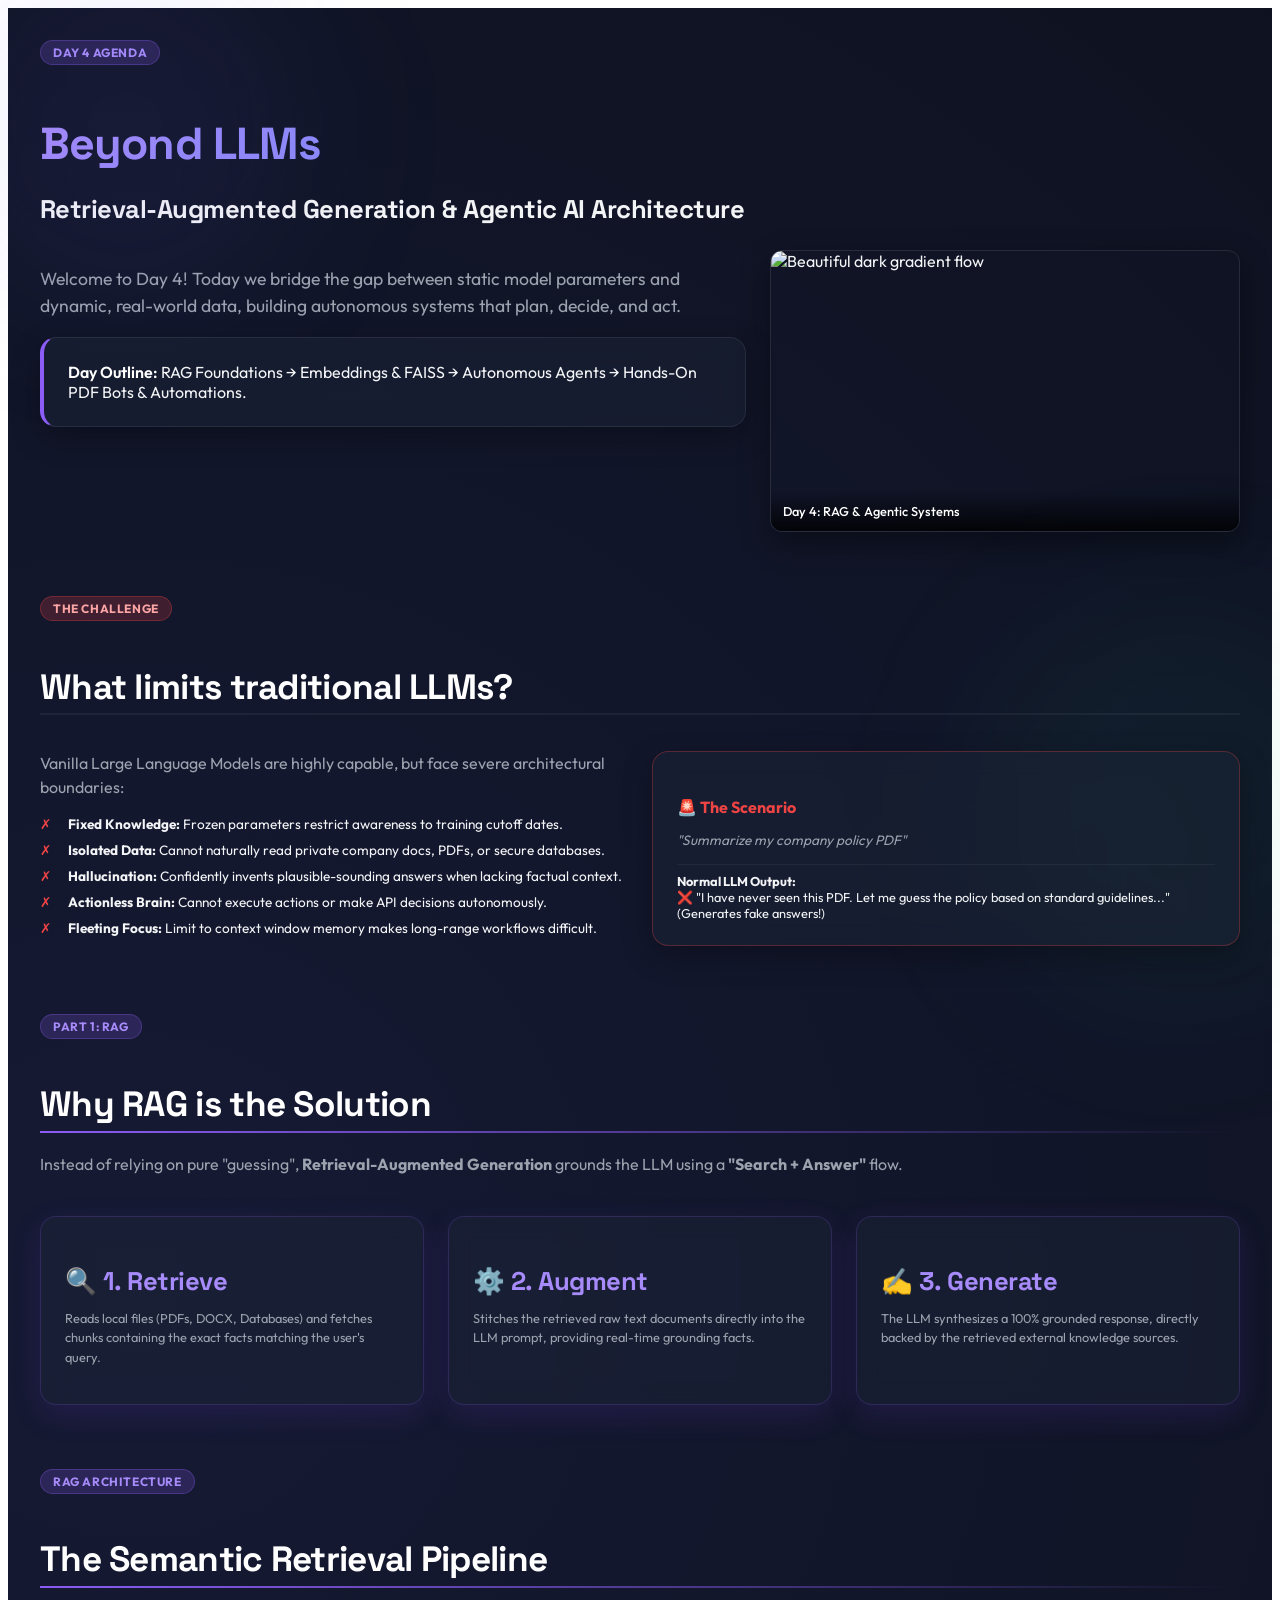
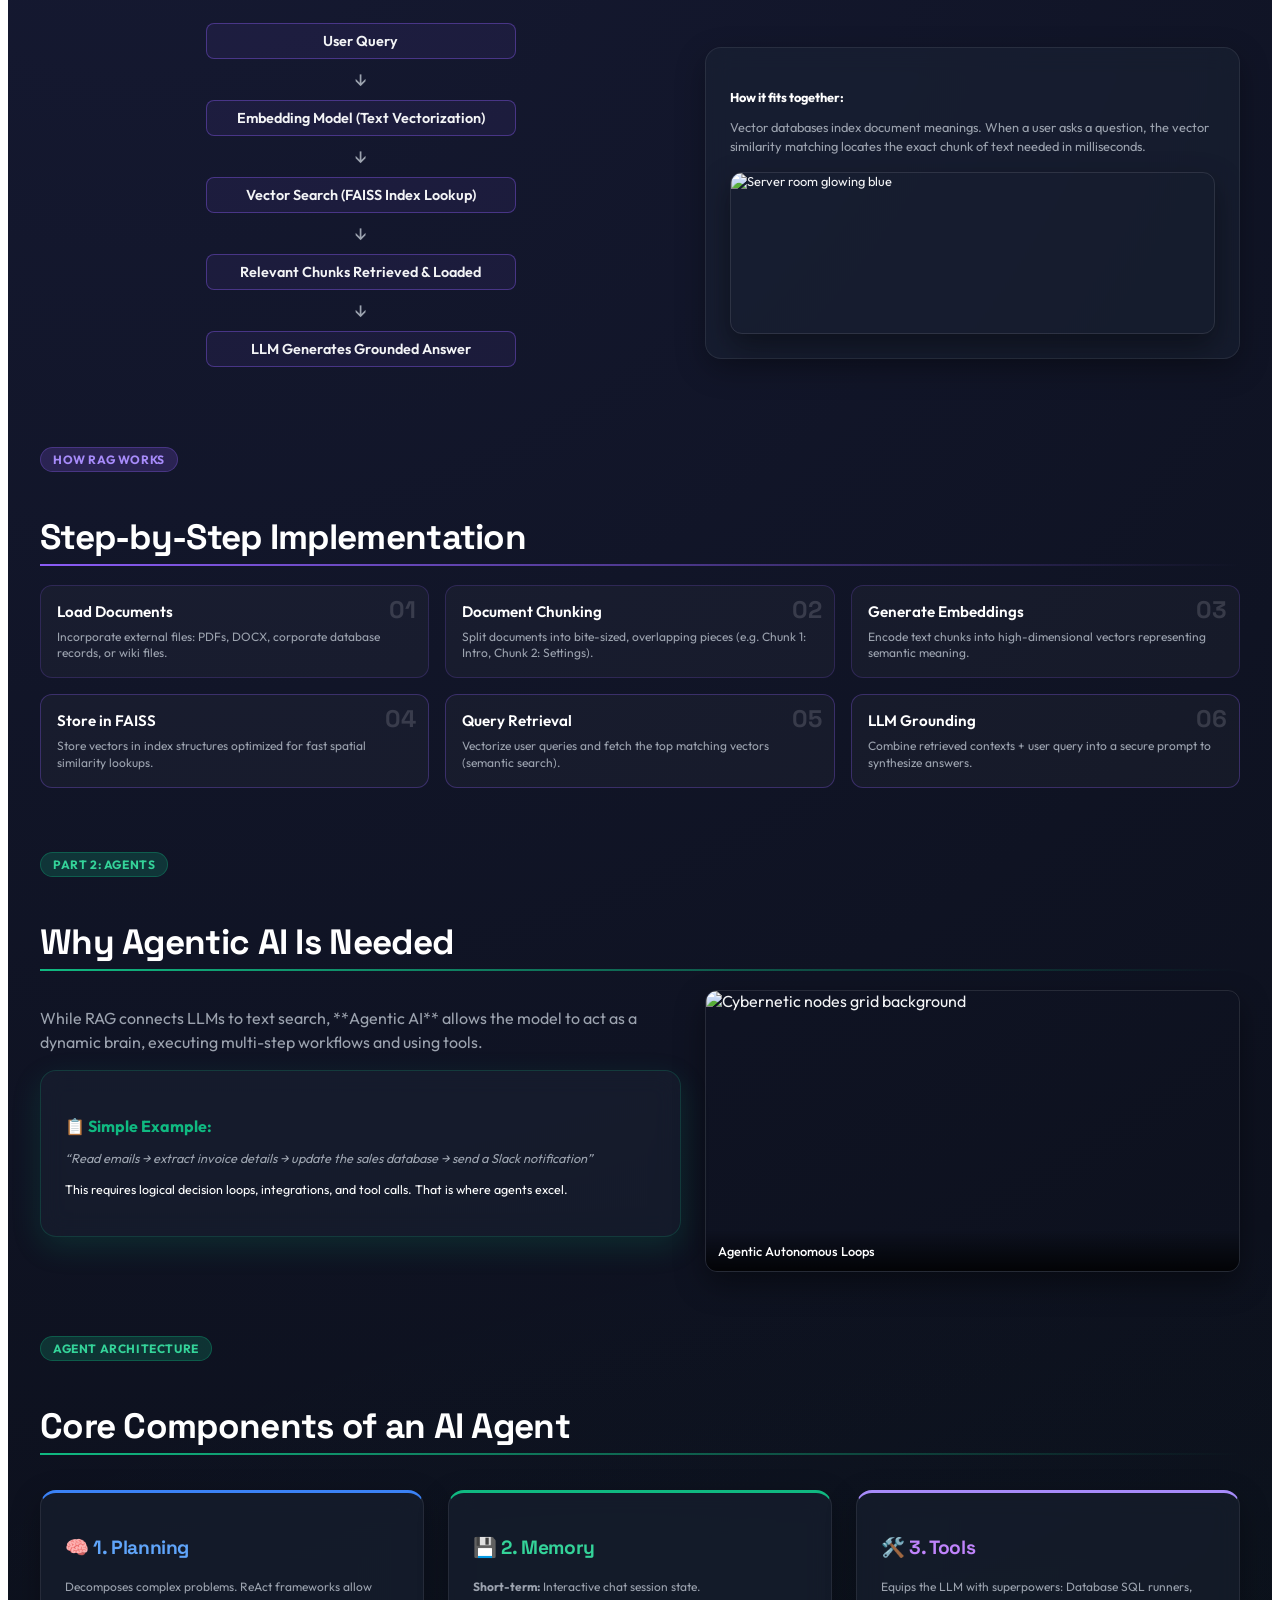
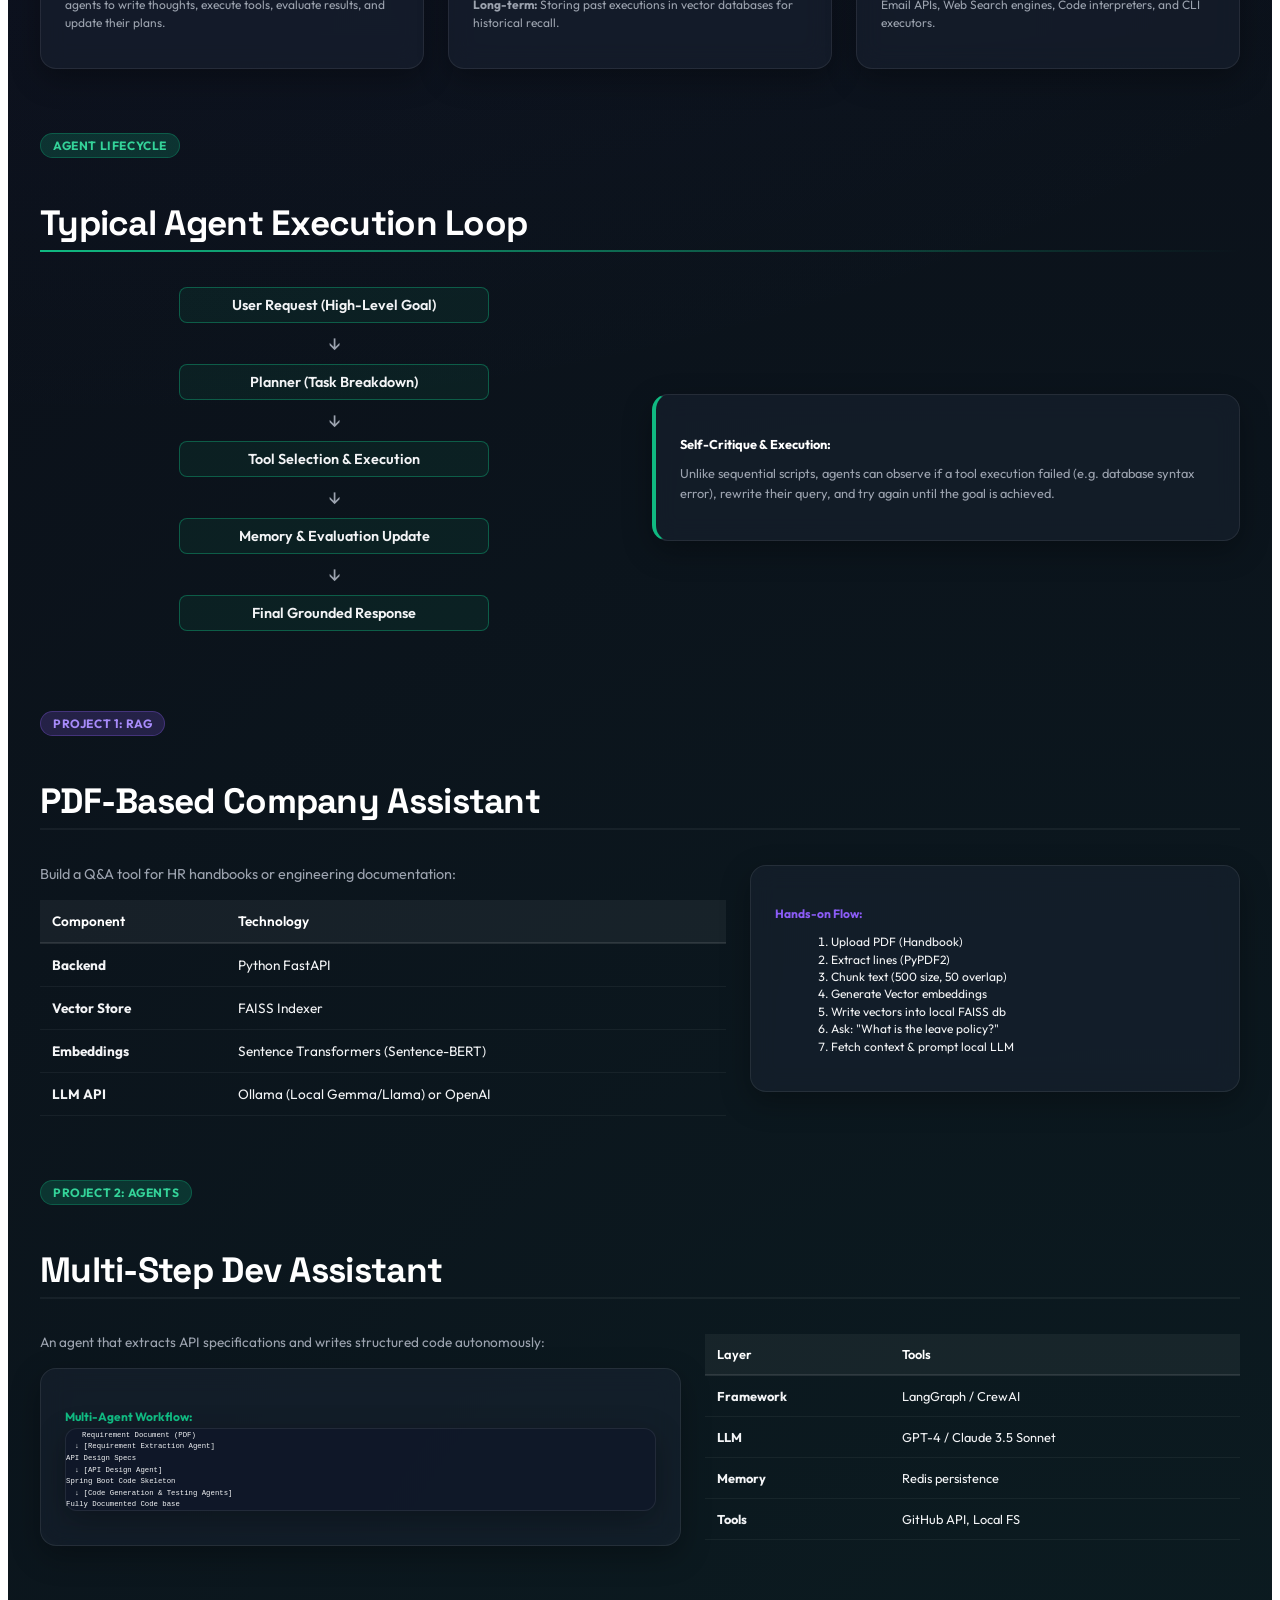
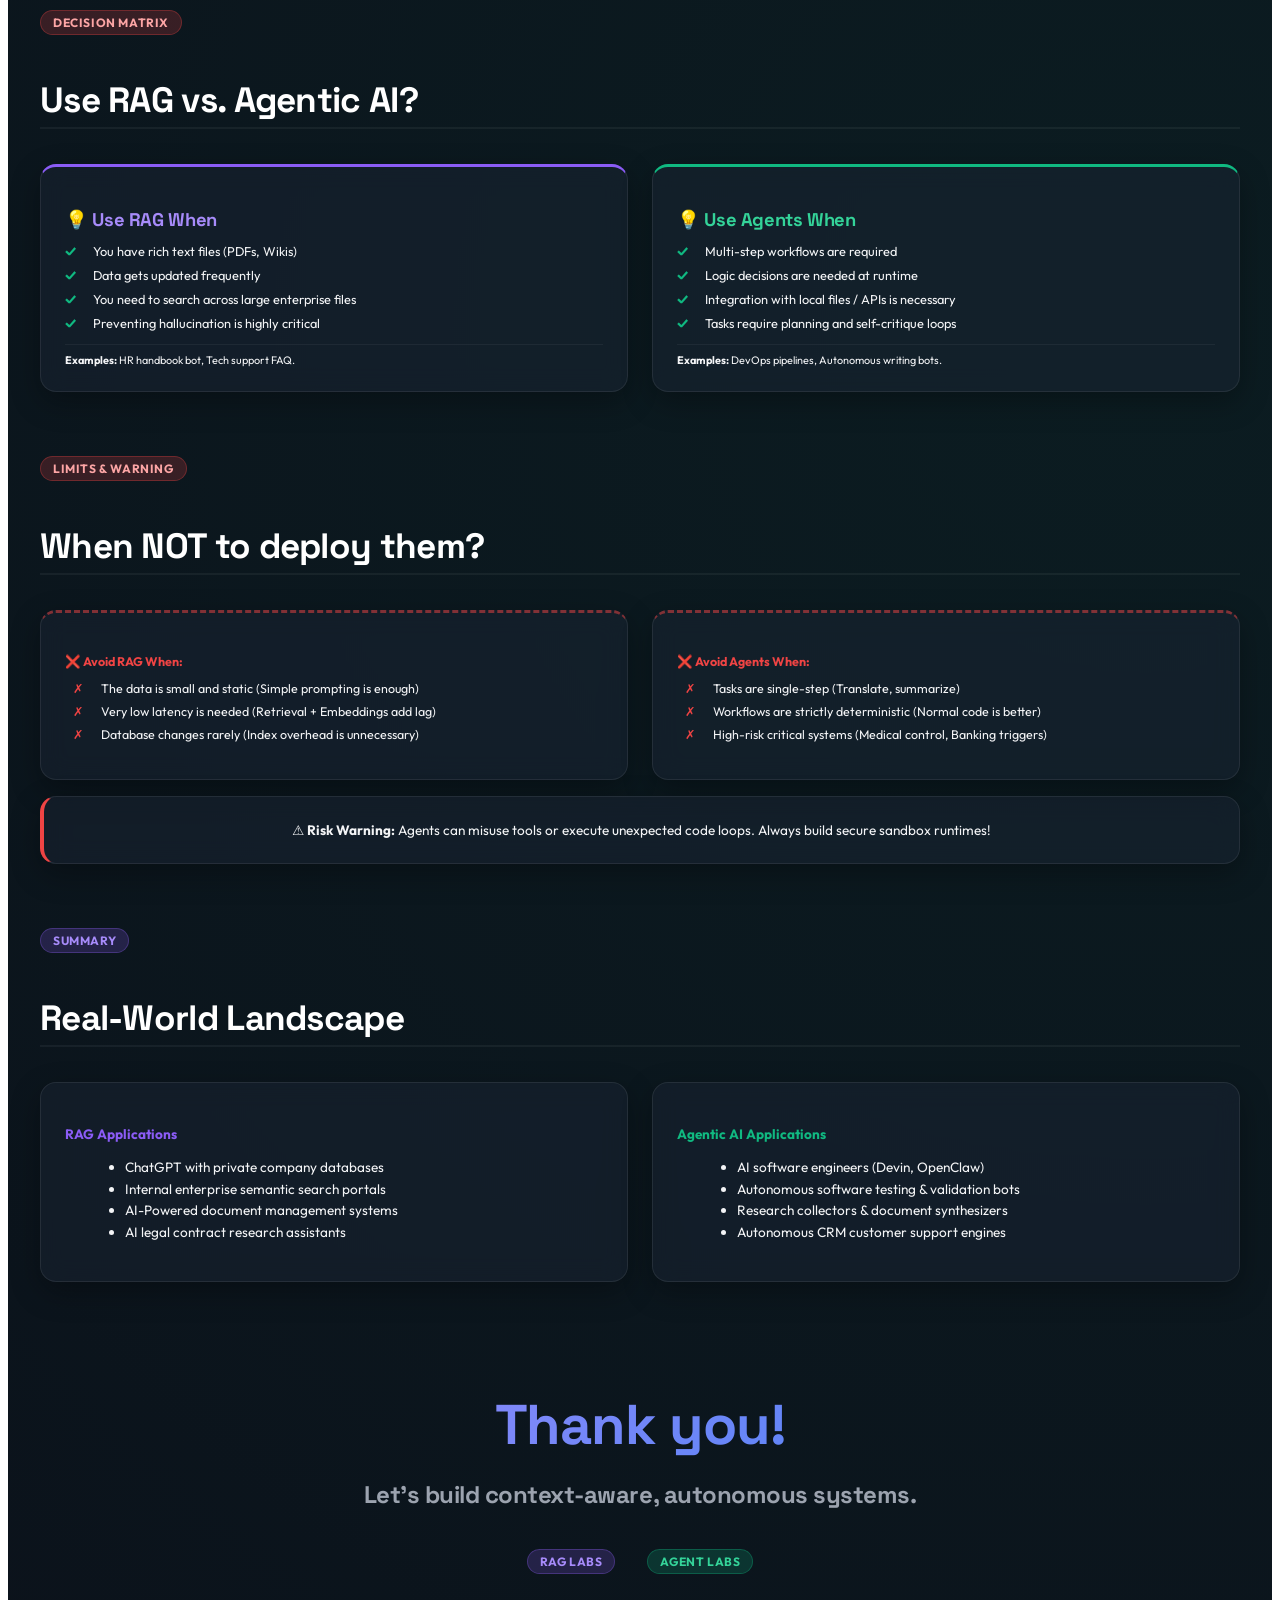
==== day4_beyond_llm/presentation/index.html @ d3a43d61 "Added presentation" ====
<!DOCTYPE html>
<html lang="en">
  <head>
    <meta charset="utf-8" />
    <meta name="viewport" content="width=device-width, initial-scale=1" />
    <title>Day 4: Beyond LLMs — RAG &amp; Agentic AI</title>
    <link rel="stylesheet" href="https://cdn.jsdelivr.net/npm/reveal.js@5.1.0/dist/reveal.css" />
    <link rel="stylesheet" href="https://cdn.jsdelivr.net/npm/reveal.js@5.1.0/plugin/highlight/monokai.css" />
    <link rel="stylesheet" href="deck.css" />
  </head>
  <body class="anim-deck">
    <!-- Ambient Backdrop Orbs -->
    <div class="orb orb-a" aria-hidden="true"></div>
    <div class="orb orb-b" aria-hidden="true"></div>

    <div class="reveal">
      <div class="slides">
        
        <!-- SECTION 1: INTRODUCTION & THE LLM LIMITATION -->
        <section data-transition="zoom">
          <div class="badge badge-rag">Day 4 Agenda</div>
          <h1>Beyond LLMs</h1>
          <h3>Retrieval-Augmented Generation &amp; Agentic AI Architecture</h3>
          <div class="slide-cols">
            <div class="col" style="flex: 1.5;">
              <p style="font-size: 1.1rem; margin-top: 1rem;">
                Welcome to Day 4! Today we bridge the gap between static model parameters and dynamic, real-world data, building autonomous systems that plan, decide, and act.
              </p>
              <div class="glass-panel" style="margin-top: 1rem; border-left: 4px solid var(--rag-accent);">
                <span style="font-weight:600; color:#fff;">Day Outline:</span> RAG Foundations → Embeddings &amp; FAISS → Autonomous Agents → Hands-On PDF Bots &amp; Automations.
              </div>
            </div>
            <div class="col">
              <div class="img-container">
                <img src="https://images.unsplash.com/photo-1618005182384-a83a8bd57fbe?auto=format&amp;fit=crop&amp;w=800&amp;q=80" alt="Beautiful dark gradient flow" />
                <div class="img-label">Day 4: RAG &amp; Agentic Systems</div>
              </div>
            </div>
          </div>
        </section>

        <!-- THE PROBLEM -->
        <section data-transition="slide-in fade-out">
          <div class="badge badge-warning">The Challenge</div>
          <h2>What limits traditional LLMs?</h2>
          <div class="slide-cols">
            <div class="col">
              <p>Vanilla Large Language Models are highly capable, but face severe architectural boundaries:</p>
              <ul class="cross-list" style="font-size: 0.85em; margin-top: 1rem;">
                <li class="fragment"><strong>Fixed Knowledge:</strong> Frozen parameters restrict awareness to training cutoff dates.</li>
                <li class="fragment"><strong>Isolated Data:</strong> Cannot naturally read private company docs, PDFs, or secure databases.</li>
                <li class="fragment"><strong>Hallucination:</strong> Confidently invents plausible-sounding answers when lacking factual context.</li>
                <li class="fragment"><strong>Actionless Brain:</strong> Cannot execute actions or make API decisions autonomously.</li>
                <li class="fragment"><strong>Fleeting Focus:</strong> Limit to context window memory makes long-range workflows difficult.</li>
              </ul>
            </div>
            <div class="col">
              <div class="glass-panel" style="border-color: rgba(239, 68, 68, 0.3);">
                <h4 style="color: var(--warn-accent); margin-bottom: 0.5rem;">🚨 The Scenario</h4>
                <p style="font-size: 0.85em; font-style: italic;">
                  "Summarize my company policy PDF"
                </p>
                <div class="fragment" style="margin-top: 0.75rem; border-top: 1px solid rgba(255,255,255,0.05); padding-top: 0.5rem; font-size: 0.8em;">
                  <strong>Normal LLM Output:</strong><br/>
                  ❌ "I have never seen this PDF. Let me guess the policy based on standard guidelines..." (Generates fake answers!)
                </div>
              </div>
            </div>
          </div>
        </section>

        <!-- SECTION 2: RETRIEVAL-AUGMENTED GENERATION (RAG) -->
        <section data-transition="slide-in fade-out">
          <div class="badge badge-rag">Part 1: RAG</div>
          <h2 class="rag-header">Why RAG is the Solution</h2>
          <p>Instead of relying on pure "guessing", <strong>Retrieval-Augmented Generation</strong> grounds the LLM using a <strong>"Search + Answer"</strong> flow.</p>
          <div class="slide-cols" style="margin-top: 1.5rem;">
            <div class="col glass-panel glass-panel-rag">
              <h3 style="color:#a78bfa; margin-bottom: 0.5rem;">🔍 1. Retrieve</h3>
              <p style="font-size:0.8em;">Reads local files (PDFs, DOCX, Databases) and fetches chunks containing the exact facts matching the user's query.</p>
            </div>
            <div class="col glass-panel glass-panel-rag">
              <h3 style="color:#a78bfa; margin-bottom: 0.5rem;">⚙️ 2. Augment</h3>
              <p style="font-size:0.8em;">Stitches the retrieved raw text documents directly into the LLM prompt, providing real-time grounding facts.</p>
            </div>
            <div class="col glass-panel glass-panel-rag">
              <h3 style="color:#a78bfa; margin-bottom: 0.5rem;">✍️ 3. Generate</h3>
              <p style="font-size:0.8em;">The LLM synthesizes a 100% grounded response, directly backed by the retrieved external knowledge sources.</p>
            </div>
          </div>
        </section>

        <!-- RAG ARCHITECTURE DIAGRAM -->
        <section data-transition="fade-in slide-out">
          <div class="badge badge-rag">RAG Architecture</div>
          <h2 class="rag-header">The Semantic Retrieval Pipeline</h2>
          <div class="slide-cols" style="align-items: center;">
            <div class="col" style="flex: 1.2;">
              <div class="flow-diagram">
                <div class="flow-node flow-node-rag fragment" data-fragment-index="1">User Query</div>
                <div class="flow-arrow fragment" data-fragment-index="2">↓</div>
                <div class="flow-node flow-node-rag fragment" data-fragment-index="2">Embedding Model (Text Vectorization)</div>
                <div class="flow-arrow fragment" data-fragment-index="3">↓</div>
                <div class="flow-node flow-node-rag fragment" data-fragment-index="3">Vector Search (FAISS Index Lookup)</div>
                <div class="flow-arrow fragment" data-fragment-index="4">↓</div>
                <div class="flow-node flow-node-rag fragment" data-fragment-index="4">Relevant Chunks Retrieved &amp; Loaded</div>
                <div class="flow-arrow fragment" data-fragment-index="5">↓</div>
                <div class="flow-node flow-node-rag fragment" data-fragment-index="5">LLM Generates Grounded Answer</div>
              </div>
            </div>
            <div class="col">
              <div class="glass-panel" style="font-size: 0.8em;">
                <h4 style="color:#fff; margin-bottom: 0.5rem;">How it fits together:</h4>
                <p>Vector databases index document meanings. When a user asks a question, the vector similarity matching locates the exact chunk of text needed in milliseconds.</p>
                <div class="img-container" style="height: 160px; margin-top: 1rem;">
                  <img src="https://images.unsplash.com/photo-1558494949-ef010cbdcc31?auto=format&amp;fit=crop&amp;w=800&amp;q=80" alt="Server room glowing blue" />
                </div>
              </div>
            </div>
          </div>
        </section>

        <!-- RAG STEP-BY-STEP IMPLEMENTATION -->
        <section data-transition="convex">
          <div class="badge badge-rag">How RAG Works</div>
          <h2 class="rag-header">Step-by-Step Implementation</h2>
          <div class="steps-grid">
            <div class="step-card fragment" style="border-color: rgba(139, 92, 246, 0.2);">
              <span class="step-num">01</span>
              <span class="step-title">Load Documents</span>
              <span class="step-desc">Incorporate external files: PDFs, DOCX, corporate database records, or wiki files.</span>
            </div>
            <div class="step-card fragment" style="border-color: rgba(139, 92, 246, 0.2);">
              <span class="step-num">02</span>
              <span class="step-title">Document Chunking</span>
              <span class="step-desc">Split documents into bite-sized, overlapping pieces (e.g. Chunk 1: Intro, Chunk 2: Settings).</span>
            </div>
            <div class="step-card fragment" style="border-color: rgba(139, 92, 246, 0.2);">
              <span class="step-num">03</span>
              <span class="step-title">Generate Embeddings</span>
              <span class="step-desc">Encode text chunks into high-dimensional vectors representing semantic meaning.</span>
            </div>
            <div class="step-card fragment" style="border-color: rgba(139, 92, 246, 0.3);">
              <span class="step-num">04</span>
              <span class="step-title">Store in FAISS</span>
              <span class="step-desc">Store vectors in index structures optimized for fast spatial similarity lookups.</span>
            </div>
            <div class="step-card fragment" style="border-color: rgba(139, 92, 246, 0.3);">
              <span class="step-num">05</span>
              <span class="step-title">Query Retrieval</span>
              <span class="step-desc">Vectorize user queries and fetch the top matching vectors (semantic search).</span>
            </div>
            <div class="step-card fragment" style="border-color: rgba(139, 92, 246, 0.3);">
              <span class="step-num">06</span>
              <span class="step-title">LLM Grounding</span>
              <span class="step-desc">Combine retrieved contexts + user query into a secure prompt to synthesize answers.</span>
            </div>
          </div>
        </section>

        <!-- SECTION 3: AGENTIC AI ARCHITECTURE -->
        <section data-transition="slide-in fade-out">
          <div class="badge badge-agent">Part 2: Agents</div>
          <h2 class="agent-header">Why Agentic AI Is Needed</h2>
          <div class="slide-cols">
            <div class="col" style="flex:1.2;">
              <p>While RAG connects LLMs to text search, **Agentic AI** allows the model to act as a dynamic brain, executing multi-step workflows and using tools.</p>
              <div class="glass-panel glass-panel-agent" style="margin-top: 1rem;">
                <h4 style="color:var(--agent-accent); margin-bottom: 0.5rem;">📋 Simple Example:</h4>
                <p style="font-size: 0.8em; font-style: italic;">
                  “Read emails → extract invoice details → update the sales database → send a Slack notification”
                </p>
                <p style="font-size: 0.78em; margin-top: 0.5rem; color: #fff;">
                  This requires logical decision loops, integrations, and tool calls. That is where agents excel.
                </p>
              </div>
            </div>
            <div class="col">
              <div class="img-container">
                <img src="https://images.unsplash.com/photo-1614741118887-7a4ee193a5fa?auto=format&amp;fit=crop&amp;w=800&amp;q=80" alt="Cybernetic nodes grid background" />
                <div class="img-label">Agentic Autonomous Loops</div>
              </div>
            </div>
          </div>
        </section>

        <!-- AGENT CORE COMPONENTS -->
        <section data-transition="slide-in fade-out">
          <div class="badge badge-agent">Agent Architecture</div>
          <h2 class="agent-header">Core Components of an AI Agent</h2>
          <div class="slide-cols" style="margin-top: 1rem;">
            <div class="col glass-panel" style="border-top: 3px solid #3b82f6;">
              <h3 style="color:#60a5fa; font-size:1.2rem;">🧠 1. Planning</h3>
              <p style="font-size:0.75em; margin-top:0.25rem;">
                Decomposes complex problems. ReAct frameworks allow agents to write thoughts, execute tools, evaluate results, and update their plans.
              </p>
            </div>
            <div class="col glass-panel" style="border-top: 3px solid #10b981;">
              <h3 style="color:#34d399; font-size:1.2rem;">💾 2. Memory</h3>
              <p style="font-size:0.75em; margin-top:0.25rem;">
                <strong>Short-term:</strong> Interactive chat session state.<br/>
                <strong>Long-term:</strong> Storing past executions in vector databases for historical recall.
              </p>
            </div>
            <div class="col glass-panel" style="border-top: 3px solid #a78bfa;">
              <h3 style="color:#c084fc; font-size:1.2rem;">🛠️ 3. Tools</h3>
              <p style="font-size:0.75em; margin-top:0.25rem;">
                Equips the LLM with superpowers: Database SQL runners, Email APIs, Web Search engines, Code interpreters, and CLI executors.
              </p>
            </div>
          </div>
        </section>

        <!-- TYPICAL AGENT FLOW -->
        <section data-transition="fade-in slide-out">
          <div class="badge badge-agent">Agent Lifecycle</div>
          <h2 class="agent-header">Typical Agent Execution Loop</h2>
          <div class="slide-cols" style="align-items: center;">
            <div class="col">
              <div class="flow-diagram">
                <div class="flow-node flow-node-agent fragment" data-fragment-index="1">User Request (High-Level Goal)</div>
                <div class="flow-arrow fragment" data-fragment-index="2">↓</div>
                <div class="flow-node flow-node-agent fragment" data-fragment-index="2">Planner (Task Breakdown)</div>
                <div class="flow-arrow fragment" data-fragment-index="3">↓</div>
                <div class="flow-node flow-node-agent fragment" data-fragment-index="3">Tool Selection &amp; Execution</div>
                <div class="flow-arrow fragment" data-fragment-index="4">↓</div>
                <div class="flow-node flow-node-agent fragment" data-fragment-index="4">Memory &amp; Evaluation Update</div>
                <div class="flow-arrow fragment" data-fragment-index="5">↓</div>
                <div class="flow-node flow-node-agent fragment" data-fragment-index="5">Final Grounded Response</div>
              </div>
            </div>
            <div class="col">
              <div class="glass-panel" style="font-size: 0.8em; border-left: 4px solid var(--agent-accent);">
                <h4 style="color:#fff; margin-bottom: 0.5rem;">Self-Critique &amp; Execution:</h4>
                <p>Unlike sequential scripts, agents can observe if a tool execution failed (e.g. database syntax error), rewrite their query, and try again until the goal is achieved.</p>
              </div>
            </div>
          </div>
        </section>

        <!-- SECTION 4: HANDS-ON PROJECTS -->
        <section data-transition="convex">
          <div class="badge badge-rag">Project 1: RAG</div>
          <h2>PDF-Based Company Assistant</h2>
          <div class="slide-cols">
            <div class="col" style="flex:1.4;">
              <p style="font-size: 0.9em;">Build a Q&amp;A tool for HR handbooks or engineering documentation:</p>
              
              <table style="margin-top: 0.5rem;">
                <thead>
                  <tr>
                    <th>Component</th>
                    <th>Technology</th>
                  </tr>
                </thead>
                <tbody>
                  <tr>
                    <td><strong>Backend</strong></td>
                    <td>Python FastAPI</td>
                  </tr>
                  <tr>
                    <td><strong>Vector Store</strong></td>
                    <td>FAISS Indexer</td>
                  </tr>
                  <tr>
                    <td><strong>Embeddings</strong></td>
                    <td>Sentence Transformers (Sentence-BERT)</td>
                  </tr>
                  <tr>
                    <td><strong>LLM API</strong></td>
                    <td>Ollama (Local Gemma/Llama) or OpenAI</td>
                  </tr>
                </tbody>
              </table>
            </div>
            
            <div class="col">
              <div class="glass-panel" style="font-size: 0.75em;">
                <h4 style="color:var(--rag-accent); margin-bottom:0.25rem;">Hands-on Flow:</h4>
                <ol style="margin-left: 1rem; line-height: 1.45;">
                  <li>Upload PDF (Handbook)</li>
                  <li>Extract lines (PyPDF2)</li>
                  <li>Chunk text (500 size, 50 overlap)</li>
                  <li>Generate Vector embeddings</li>
                  <li>Write vectors into local FAISS db</li>
                  <li>Ask: "What is the leave policy?"</li>
                  <li>Fetch context &amp; prompt local LLM</li>
                </ol>
              </div>
            </div>
          </div>
        </section>

        <!-- PROJECT 2: MULTI-STEP AUTOMATION AGENT -->
        <section data-transition="convex">
          <div class="badge badge-agent">Project 2: Agents</div>
          <h2>Multi-Step Dev Assistant</h2>
          <div class="slide-cols">
            <div class="col" style="flex: 1.2;">
              <p style="font-size: 0.85em;">An agent that extracts API specifications and writes structured code autonomously:</p>
              <div class="glass-panel" style="font-size: 0.75em;">
                <h4 style="color:var(--agent-accent); margin-bottom:0.25rem;">Multi-Agent Workflow:</h4>
                <pre style="margin-top: 0.25rem;"><code class="hljs plaintext">Requirement Document (PDF)
  ↓ [Requirement Extraction Agent]
API Design Specs
  ↓ [API Design Agent]
Spring Boot Code Skeleton
  ↓ [Code Generation &amp; Testing Agents]
Fully Documented Code base</code></pre>
              </div>
            </div>
            <div class="col">
              <table style="font-size: 0.8em;">
                <thead>
                  <tr>
                    <th>Layer</th>
                    <th>Tools</th>
                  </tr>
                </thead>
                <tbody>
                  <tr>
                    <td><strong>Framework</strong></td>
                    <td>LangGraph / CrewAI</td>
                  </tr>
                  <tr>
                    <td><strong>LLM</strong></td>
                    <td>GPT-4 / Claude 3.5 Sonnet</td>
                  </tr>
                  <tr>
                    <td><strong>Memory</strong></td>
                    <td>Redis persistence</td>
                  </tr>
                  <tr>
                    <td><strong>Tools</strong></td>
                    <td>GitHub API, Local FS</td>
                  </tr>
                </tbody>
              </table>
            </div>
          </div>
        </section>

        <!-- SECTION 5: WHEN TO USE AND WHEN NOT TO USE -->
        <section data-transition="slide-in fade-out">
          <div class="badge badge-warning">Decision Matrix</div>
          <h2>Use RAG vs. Agentic AI?</h2>
          <div class="slide-cols" style="font-size: 0.8em; margin-top: 1rem;">
            <div class="col glass-panel" style="border-top: 3px solid var(--rag-accent);">
              <h3 style="color:#a78bfa; font-size:1.15rem; margin-bottom:0.5rem;">💡 Use RAG When</h3>
              <ul class="check-list">
                <li>You have rich text files (PDFs, Wikis)</li>
                <li>Data gets updated frequently</li>
                <li>You need to search across large enterprise files</li>
                <li>Preventing hallucination is highly critical</li>
              </ul>
              <div style="margin-top: 0.75rem; border-top: 1px solid rgba(255,255,255,0.05); padding-top: 0.5rem; font-size:0.85em;">
                <strong>Examples:</strong> HR handbook bot, Tech support FAQ.
              </div>
            </div>
            
            <div class="col glass-panel" style="border-top: 3px solid var(--agent-accent);">
              <h3 style="color:#34d399; font-size:1.15rem; margin-bottom:0.5rem;">💡 Use Agents When</h3>
              <ul class="check-list">
                <li>Multi-step workflows are required</li>
                <li>Logic decisions are needed at runtime</li>
                <li>Integration with local files / APIs is necessary</li>
                <li>Tasks require planning and self-critique loops</li>
              </ul>
              <div style="margin-top: 0.75rem; border-top: 1px solid rgba(255,255,255,0.05); padding-top: 0.5rem; font-size:0.85em;">
                <strong>Examples:</strong> DevOps pipelines, Autonomous writing bots.
              </div>
            </div>
          </div>
        </section>

        <!-- WHEN NOT TO USE -->
        <section data-transition="slide-in fade-out">
          <div class="badge badge-warning">Limits &amp; Warning</div>
          <h2>When NOT to deploy them?</h2>
          <div class="slide-cols" style="font-size: 0.78em; margin-top: 0.5rem;">
            <div class="col glass-panel" style="border-top: 3px dashed rgba(239, 68, 68, 0.5);">
              <h4 style="color:var(--warn-accent); margin-bottom: 0.25rem;">❌ Avoid RAG When:</h4>
              <ul class="cross-list" style="margin-left: 0.5rem;">
                <li>The data is small and static (Simple prompting is enough)</li>
                <li>Very low latency is needed (Retrieval + Embeddings add lag)</li>
                <li>Database changes rarely (Index overhead is unnecessary)</li>
              </ul>
            </div>
            
            <div class="col glass-panel" style="border-top: 3px dashed rgba(239, 68, 68, 0.5);">
              <h4 style="color:var(--warn-accent); margin-bottom: 0.25rem;">❌ Avoid Agents When:</h4>
              <ul class="cross-list" style="margin-left: 0.5rem;">
                <li>Tasks are single-step (Translate, summarize)</li>
                <li>Workflows are strictly deterministic (Normal code is better)</li>
                <li>High-risk critical systems (Medical control, Banking triggers)</li>
              </ul>
            </div>
          </div>
          <div class="glass-panel" style="margin-top: 1rem; text-align: center; font-size: 0.85em; border-left: 4px solid var(--warn-accent);">
            ⚠️ <strong>Risk Warning:</strong> Agents can misuse tools or execute unexpected code loops. Always build secure sandbox runtimes!
          </div>
        </section>

        <!-- SUMMARY OF APPLICATIONS -->
        <section data-transition="zoom">
          <div class="badge badge-rag">Summary</div>
          <h2>Real-World Landscape</h2>
          <div class="slide-cols" style="font-size: 0.85em;">
            <div class="col glass-panel">
              <h4 style="color:var(--rag-accent); margin-bottom: 0.5rem;">RAG Applications</h4>
              <ul style="margin-left: 1.25rem; line-height: 1.6;">
                <li>ChatGPT with private company databases</li>
                <li>Internal enterprise semantic search portals</li>
                <li>AI-Powered document management systems</li>
                <li>AI legal contract research assistants</li>
              </ul>
            </div>
            <div class="col glass-panel">
              <h4 style="color:var(--agent-accent); margin-bottom: 0.5rem;">Agentic AI Applications</h4>
              <ul style="margin-left: 1.25rem; line-height: 1.6;">
                <li>AI software engineers (Devin, OpenClaw)</li>
                <li>Autonomous software testing &amp; validation bots</li>
                <li>Research collectors &amp; document synthesizers</li>
                <li>Autonomous CRM customer support engines</li>
              </ul>
            </div>
          </div>
        </section>

        <!-- OUTRO / THANK YOU -->
        <section data-transition="zoom" style="text-align: center;">
          <h1 style="font-size: 3.5rem; text-align: center;">Thank you!</h1>
          <h3 style="text-align: center; color: var(--text-muted); font-size: 1.5rem;">Let's build context-aware, autonomous systems.</h3>
          <div style="display: flex; justify-content: center; gap: 2rem; margin-top: 2.5rem;">
            <div class="badge badge-rag" style="margin-bottom:0;">RAG Labs</div>
            <div class="badge badge-agent" style="margin-bottom:0;">Agent Labs</div>
          </div>
        </section>

      </div>
    </div>

    <script src="https://cdn.jsdelivr.net/npm/reveal.js@5.1.0/dist/reveal.js"></script>
    <script src="https://cdn.jsdelivr.net/npm/reveal.js@5.1.0/plugin/notes/notes.js"></script>
    <script src="https://cdn.jsdelivr.net/npm/reveal.js@5.1.0/plugin/highlight/highlight.js"></script>
    <script>
      Reveal.initialize({
        hash: true,
        slideNumber: true,
        transition: "slide",
        fragments: true,
        controlsTutorial: true,
        progress: true,
        plugins: [RevealNotes, RevealHighlight],
      });
    </script>
  </body>
</html>
---- day4_beyond_llm/presentation/deck.css ----
/* Reveal.js Custom Premium Theme — Beyond LLMs: RAG & Agents */

@import url("https://fonts.googleapis.com/css2?family=Space+Grotesk:wght@400;500;600;700&family=Outfit:wght@300;400;500;600;700;800&display=swap");

:root {
  --bg-primary: #0b0f19;
  --bg-secondary: #131a2e;
  --text-main: #f3f4f6;
  --text-muted: #9ca3af;
  
  --rag-glow: rgba(124, 58, 237, 0.15); /* Purple */
  --rag-accent: #8b5cf6;
  
  --agent-glow: rgba(16, 185, 129, 0.15); /* Emerald */
  --agent-accent: #10b981;
  
  --warn-glow: rgba(239, 68, 68, 0.15); /* Red */
  --warn-accent: #ef4444;

  --accent-blue: #3b82f6;
}

.reveal {
  font-family: "Outfit", system-ui, sans-serif;
  color: var(--text-main);
  background: radial-gradient(circle at 10% 20%, rgba(99, 102, 241, 0.12) 0%, transparent 45%),
              radial-gradient(circle at 90% 80%, rgba(16, 185, 129, 0.08) 0%, transparent 45%),
              var(--bg-primary);
}

.reveal .slides section {
  text-align: left;
  padding: 2rem;
  box-sizing: border-box;
}

/* Typography */
.reveal h1,
.reveal h2,
.reveal h3 {
  font-family: "Space Grotesk", sans-serif;
  font-weight: 700;
  letter-spacing: -0.02em;
  color: #ffffff;
  line-height: 1.15;
}

.reveal h1 {
  font-size: 2.8rem;
  background: linear-gradient(135deg, #a78bfa 0%, #3b82f6 100%);
  -webkit-background-clip: text;
  -webkit-text-fill-color: transparent;
  margin-bottom: 1rem;
}

.reveal h2 {
  font-size: 2.2rem;
  border-bottom: 2px solid rgba(255, 255, 255, 0.05);
  padding-bottom: 0.4rem;
  margin-bottom: 1.2rem;
}

.reveal h2.rag-header {
  border-image: linear-gradient(to right, var(--rag-accent), transparent) 1;
}

.reveal h2.agent-header {
  border-image: linear-gradient(to right, var(--agent-accent), transparent) 1;
}

.reveal h3 {
  font-size: 1.6rem;
  color: var(--text-main);
}

.reveal p {
  color: var(--text-muted);
  line-height: 1.5;
}

/* Badges & Tags */
.reveal .badge {
  display: inline-block;
  padding: 0.25rem 0.75rem;
  border-radius: 9999px;
  font-size: 0.75rem;
  font-weight: 700;
  text-transform: uppercase;
  letter-spacing: 0.05em;
  margin-bottom: 1rem;
  border: 1px solid rgba(255, 255, 255, 0.1);
}

.reveal .badge-rag {
  background: rgba(139, 92, 246, 0.2);
  color: #a78bfa;
  border-color: rgba(139, 92, 246, 0.3);
}

.reveal .badge-agent {
  background: rgba(16, 185, 129, 0.2);
  color: #34d399;
  border-color: rgba(16, 185, 129, 0.3);
}

.reveal .badge-warning {
  background: rgba(239, 68, 68, 0.2);
  color: #fca5a5;
  border-color: rgba(239, 68, 68, 0.3);
}

/* Glassmorphic Containers */
.reveal .glass-panel {
  background: rgba(30, 41, 59, 0.4);
  backdrop-filter: blur(12px);
  -webkit-backdrop-filter: blur(12px);
  border: 1px solid rgba(255, 255, 255, 0.08);
  border-radius: 16px;
  padding: 1.5rem;
  box-shadow: 0 10px 30px rgba(0, 0, 0, 0.3);
  margin-top: 1rem;
}

.reveal .glass-panel-rag {
  border-color: rgba(139, 92, 246, 0.2);
  box-shadow: 0 10px 30px var(--rag-glow);
}

.reveal .glass-panel-agent {
  border-color: rgba(16, 185, 129, 0.2);
  box-shadow: 0 10px 30px var(--agent-glow);
}

/* Horizontal Columns Layout */
.reveal .slide-cols {
  display: flex;
  gap: 1.5rem;
  align-items: stretch;
  margin-top: 1rem;
}

.reveal .col {
  flex: 1;
}

/* Comparison Tables */
.reveal table {
  width: 100%;
  border-collapse: collapse;
  font-size: 0.85em;
  margin-top: 1rem;
}

.reveal th {
  background: rgba(255, 255, 255, 0.05);
  font-weight: 600;
  border-bottom: 2px solid rgba(255, 255, 255, 0.1);
  padding: 0.75rem;
  color: #ffffff;
}

.reveal td {
  padding: 0.75rem;
  border-bottom: 1px solid rgba(255, 255, 255, 0.05);
}

.reveal tr:hover td {
  background: rgba(255, 255, 255, 0.02);
}

/* Flowchart Visuals */
.flow-diagram {
  display: flex;
  flex-direction: column;
  align-items: center;
  gap: 0.5rem;
  margin: 1rem 0;
}

.flow-node {
  background: rgba(255, 255, 255, 0.05);
  border: 1px solid rgba(255, 255, 255, 0.1);
  border-radius: 8px;
  padding: 0.5rem 1.5rem;
  font-weight: 600;
  font-size: 0.9em;
  transition: all 0.3s ease;
  min-width: 260px;
  text-align: center;
  position: relative;
}

.flow-node-rag {
  border-color: rgba(139, 92, 246, 0.4);
  background: rgba(139, 92, 246, 0.08);
}

.flow-node-agent {
  border-color: rgba(16, 185, 129, 0.4);
  background: rgba(16, 185, 129, 0.08);
}

.flow-arrow {
  color: var(--text-muted);
  font-size: 1.25rem;
  animation: pulse 1.5s infinite;
}

/* Ambient Backdrop Floating Orbs */
.anim-deck .orb {
  position: fixed;
  border-radius: 50%;
  filter: blur(80px);
  z-index: 0;
  pointer-events: none;
}

.anim-deck .orb-a {
  width: 350px;
  height: 350px;
  background: rgba(99, 102, 241, 0.08);
  top: -50px;
  left: -50px;
  animation: floatOrb 25s ease-in-out infinite alternate;
}

.anim-deck .orb-b {
  width: 400px;
  height: 400px;
  background: rgba(16, 185, 129, 0.06);
  bottom: -100px;
  right: -100px;
  animation: floatOrb 30s ease-in-out infinite alternate-reverse;
}

/* Animations */
@keyframes floatOrb {
  0% { transform: translate(0, 0) scale(1); }
  50% { transform: translate(40px, 30px) scale(1.1); }
  100% { transform: translate(-20px, 50px) scale(0.95); }
}

@keyframes pulse {
  0%, 100% { opacity: 0.6; transform: translateY(0); }
  50% { opacity: 1; transform: translateY(3px); }
}

/* Slide media / Image styling */
.img-container {
  overflow: hidden;
  border-radius: 12px;
  border: 1px solid rgba(255, 255, 255, 0.1);
  box-shadow: 0 12px 30px rgba(0, 0, 0, 0.4);
  position: relative;
  height: 280px;
}

.img-container img {
  width: 100%;
  height: 100%;
  object-fit: cover;
  transition: transform 0.5s ease;
}

.img-container:hover img {
  transform: scale(1.05);
}

.img-label {
  position: absolute;
  bottom: 0;
  left: 0;
  right: 0;
  background: linear-gradient(transparent, rgba(0, 0, 0, 0.8));
  padding: 0.75rem;
  font-size: 0.8em;
  color: #fff;
  font-weight: 500;
}

/* Code styling overrides */
.reveal pre {
  background: rgba(15, 23, 42, 0.8);
  border: 1px solid rgba(255, 255, 255, 0.08);
  border-radius: 12px;
  box-shadow: 0 8px 30px rgba(0,0,0,0.3);
  margin-top: 1rem;
}

.reveal pre code {
  padding: 1rem;
  font-size: 0.75em;
  line-height: 1.45;
}

/* Custom checklist icons */
.check-list {
  list-style: none !important;
  padding-left: 0 !important;
}

.check-list li {
  position: relative;
  padding-left: 1.75rem !important;
  margin-bottom: 0.5rem !important;
}

.check-list li::before {
  content: "✓";
  position: absolute;
  left: 0;
  color: var(--agent-accent);
  font-weight: 900;
}

.cross-list {
  list-style: none !important;
  padding-left: 0 !important;
}

.cross-list li {
  position: relative;
  padding-left: 1.75rem !important;
  margin-bottom: 0.5rem !important;
}

.cross-list li::before {
  content: "✗";
  position: absolute;
  left: 0;
  color: var(--warn-accent);
  font-weight: 900;
}

/* Custom Step Card Grid */
.steps-grid {
  display: grid;
  grid-template-columns: repeat(3, 1fr);
  gap: 1rem;
  margin-top: 1rem;
}

.step-card {
  background: rgba(255, 255, 255, 0.03);
  border: 1px solid rgba(255, 255, 255, 0.06);
  border-radius: 12px;
  padding: 1rem;
  position: relative;
  display: flex;
  flex-direction: column;
  gap: 0.25rem;
}

.step-num {
  position: absolute;
  top: 0.5rem;
  right: 0.75rem;
  font-size: 1.5rem;
  font-weight: 800;
  opacity: 0.15;
  font-family: "Space Grotesk", sans-serif;
}

.step-title {
  font-weight: 600;
  font-size: 0.95em;
  color: #fff;
  margin-bottom: 0.25rem;
}

.step-desc {
  font-size: 0.75em;
  color: var(--text-muted);
  line-height: 1.35;
}
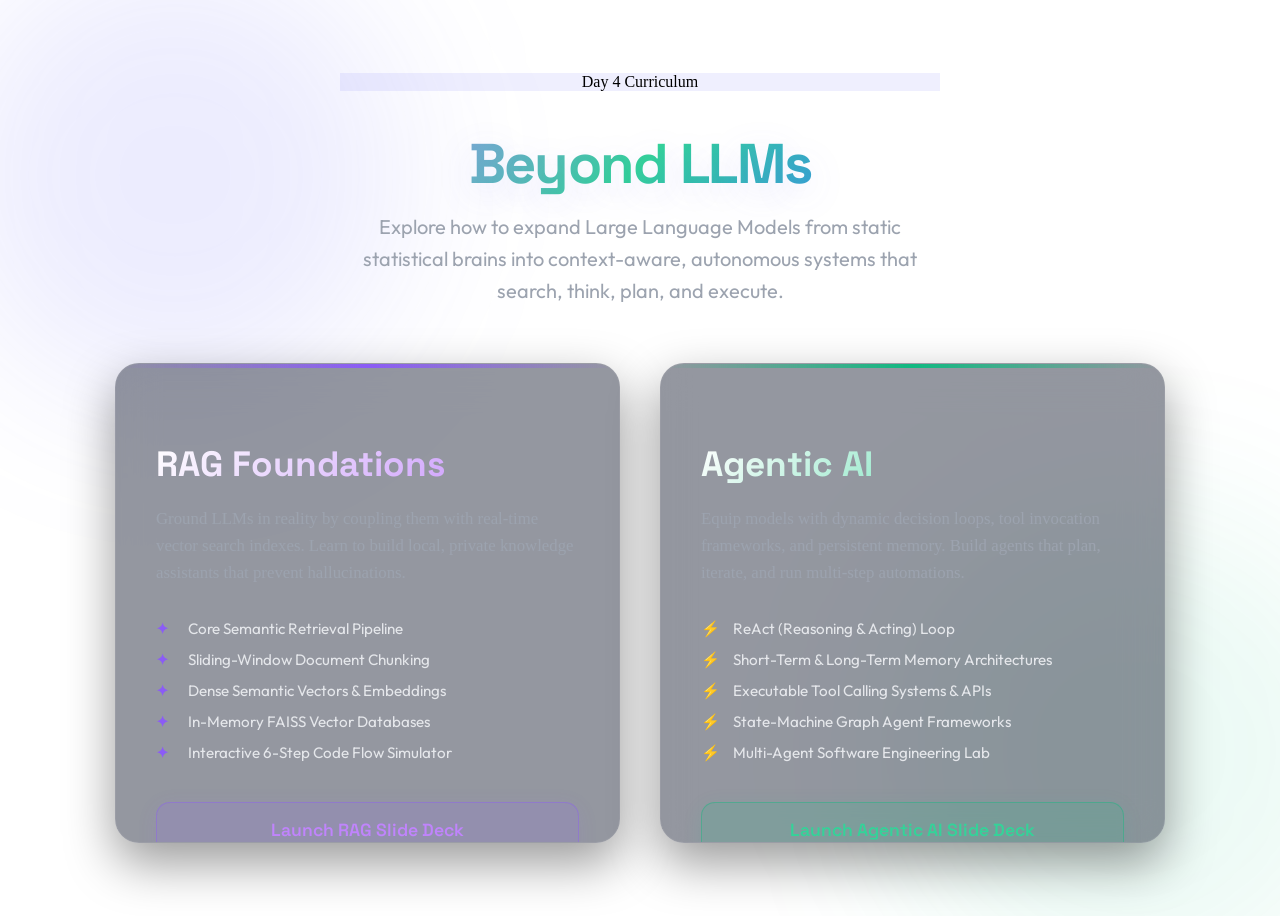
==== commit 4c2bab77: "Added presentation for RAG and Agentic AI" ====
--- a/day4_beyond_llm/presentation/index.html
+++ b/day4_beyond_llm/presentation/index.html
@@ -1,458 +1,65 @@
 <!DOCTYPE html>
 <html lang="en">
-  <head>
-    <meta charset="utf-8" />
-    <meta name="viewport" content="width=device-width, initial-scale=1" />
-    <title>Day 4: Beyond LLMs — RAG &amp; Agentic AI</title>
-    <link rel="stylesheet" href="https://cdn.jsdelivr.net/npm/reveal.js@5.1.0/dist/reveal.css" />
-    <link rel="stylesheet" href="https://cdn.jsdelivr.net/npm/reveal.js@5.1.0/plugin/highlight/monokai.css" />
-    <link rel="stylesheet" href="deck.css" />
-  </head>
-  <body class="anim-deck">
-    <!-- Ambient Backdrop Orbs -->
-    <div class="orb orb-a" aria-hidden="true"></div>
-    <div class="orb orb-b" aria-hidden="true"></div>
 
-    <div class="reveal">
-      <div class="slides">
-        
-        <!-- SECTION 1: INTRODUCTION & THE LLM LIMITATION -->
-        <section data-transition="zoom">
-          <div class="badge badge-rag">Day 4 Agenda</div>
-          <h1>Beyond LLMs</h1>
-          <h3>Retrieval-Augmented Generation &amp; Agentic AI Architecture</h3>
-          <div class="slide-cols">
-            <div class="col" style="flex: 1.5;">
-              <p style="font-size: 1.1rem; margin-top: 1rem;">
-                Welcome to Day 4! Today we bridge the gap between static model parameters and dynamic, real-world data, building autonomous systems that plan, decide, and act.
-              </p>
-              <div class="glass-panel" style="margin-top: 1rem; border-left: 4px solid var(--rag-accent);">
-                <span style="font-weight:600; color:#fff;">Day Outline:</span> RAG Foundations → Embeddings &amp; FAISS → Autonomous Agents → Hands-On PDF Bots &amp; Automations.
-              </div>
-            </div>
-            <div class="col">
-              <div class="img-container">
-                <img src="https://images.unsplash.com/photo-1618005182384-a83a8bd57fbe?auto=format&amp;fit=crop&amp;w=800&amp;q=80" alt="Beautiful dark gradient flow" />
-                <div class="img-label">Day 4: RAG &amp; Agentic Systems</div>
-              </div>
-            </div>
-          </div>
-        </section>
+<head>
+  <meta charset="utf-8" />
+  <meta name="viewport" content="width=device-width, initial-scale=1" />
+  <title>Day 4: Beyond LLMs — RAG &amp; Agentic AI Portal</title>
+  <link rel="stylesheet" href="deck.css" />
+</head>
 
-        <!-- THE PROBLEM -->
-        <section data-transition="slide-in fade-out">
-          <div class="badge badge-warning">The Challenge</div>
-          <h2>What limits traditional LLMs?</h2>
-          <div class="slide-cols">
-            <div class="col">
-              <p>Vanilla Large Language Models are highly capable, but face severe architectural boundaries:</p>
-              <ul class="cross-list" style="font-size: 0.85em; margin-top: 1rem;">
-                <li class="fragment"><strong>Fixed Knowledge:</strong> Frozen parameters restrict awareness to training cutoff dates.</li>
-                <li class="fragment"><strong>Isolated Data:</strong> Cannot naturally read private company docs, PDFs, or secure databases.</li>
-                <li class="fragment"><strong>Hallucination:</strong> Confidently invents plausible-sounding answers when lacking factual context.</li>
-                <li class="fragment"><strong>Actionless Brain:</strong> Cannot execute actions or make API decisions autonomously.</li>
-                <li class="fragment"><strong>Fleeting Focus:</strong> Limit to context window memory makes long-range workflows difficult.</li>
-              </ul>
-            </div>
-            <div class="col">
-              <div class="glass-panel" style="border-color: rgba(239, 68, 68, 0.3);">
-                <h4 style="color: var(--warn-accent); margin-bottom: 0.5rem;">🚨 The Scenario</h4>
-                <p style="font-size: 0.85em; font-style: italic;">
-                  "Summarize my company policy PDF"
-                </p>
-                <div class="fragment" style="margin-top: 0.75rem; border-top: 1px solid rgba(255,255,255,0.05); padding-top: 0.5rem; font-size: 0.8em;">
-                  <strong>Normal LLM Output:</strong><br/>
-                  ❌ "I have never seen this PDF. Let me guess the policy based on standard guidelines..." (Generates fake answers!)
-                </div>
-              </div>
-            </div>
-          </div>
-        </section>
+<body class="anim-deck" style="overflow-x: hidden; min-height: 100vh;">
+  <!-- Ambient Backdrop Orbs -->
+  <div class="orb orb-a" aria-hidden="true" style="background: rgba(99, 102, 241, 0.12); width: 450px; height: 450px;"></div>
+  <div class="orb orb-b" aria-hidden="true" style="background: rgba(16, 185, 129, 0.08); width: 500px; height: 500px;"></div>
 
-        <!-- SECTION 2: RETRIEVAL-AUGMENTED GENERATION (RAG) -->
-        <section data-transition="slide-in fade-out">
-          <div class="badge badge-rag">Part 1: RAG</div>
-          <h2 class="rag-header">Why RAG is the Solution</h2>
-          <p>Instead of relying on pure "guessing", <strong>Retrieval-Augmented Generation</strong> grounds the LLM using a <strong>"Search + Answer"</strong> flow.</p>
-          <div class="slide-cols" style="margin-top: 1.5rem;">
-            <div class="col glass-panel glass-panel-rag">
-              <h3 style="color:#a78bfa; margin-bottom: 0.5rem;">🔍 1. Retrieve</h3>
-              <p style="font-size:0.8em;">Reads local files (PDFs, DOCX, Databases) and fetches chunks containing the exact facts matching the user's query.</p>
-            </div>
-            <div class="col glass-panel glass-panel-rag">
-              <h3 style="color:#a78bfa; margin-bottom: 0.5rem;">⚙️ 2. Augment</h3>
-              <p style="font-size:0.8em;">Stitches the retrieved raw text documents directly into the LLM prompt, providing real-time grounding facts.</p>
-            </div>
-            <div class="col glass-panel glass-panel-rag">
-              <h3 style="color:#a78bfa; margin-bottom: 0.5rem;">✍️ 3. Generate</h3>
-              <p style="font-size:0.8em;">The LLM synthesizes a 100% grounded response, directly backed by the retrieved external knowledge sources.</p>
-            </div>
-          </div>
-        </section>
+  <div class="portal-wrapper">
+    <div class="portal-title-area">
+      <div class="badge badge-rag" style="border-color: rgba(99, 102, 241, 0.35); background: rgba(99, 102, 241, 0.1); margin-bottom: 1.25rem;">Day 4 Curriculum</div>
+      <h1>Beyond LLMs</h1>
+      <p>
+        Explore how to expand Large Language Models from static statistical brains into context-aware, autonomous systems that search, think, plan, and execute.
+      </p>
+    </div>
 
-        <!-- RAG ARCHITECTURE DIAGRAM -->
-        <section data-transition="fade-in slide-out">
-          <div class="badge badge-rag">RAG Architecture</div>
-          <h2 class="rag-header">The Semantic Retrieval Pipeline</h2>
-          <div class="slide-cols" style="align-items: center;">
-            <div class="col" style="flex: 1.2;">
-              <div class="flow-diagram">
-                <div class="flow-node flow-node-rag fragment" data-fragment-index="1">User Query</div>
-                <div class="flow-arrow fragment" data-fragment-index="2">↓</div>
-                <div class="flow-node flow-node-rag fragment" data-fragment-index="2">Embedding Model (Text Vectorization)</div>
-                <div class="flow-arrow fragment" data-fragment-index="3">↓</div>
-                <div class="flow-node flow-node-rag fragment" data-fragment-index="3">Vector Search (FAISS Index Lookup)</div>
-                <div class="flow-arrow fragment" data-fragment-index="4">↓</div>
-                <div class="flow-node flow-node-rag fragment" data-fragment-index="4">Relevant Chunks Retrieved &amp; Loaded</div>
-                <div class="flow-arrow fragment" data-fragment-index="5">↓</div>
-                <div class="flow-node flow-node-rag fragment" data-fragment-index="5">LLM Generates Grounded Answer</div>
-              </div>
-            </div>
-            <div class="col">
-              <div class="glass-panel" style="font-size: 0.8em;">
-                <h4 style="color:#fff; margin-bottom: 0.5rem;">How it fits together:</h4>
-                <p>Vector databases index document meanings. When a user asks a question, the vector similarity matching locates the exact chunk of text needed in milliseconds.</p>
-                <div class="img-container" style="height: 160px; margin-top: 1rem;">
-                  <img src="https://images.unsplash.com/photo-1558494949-ef010cbdcc31?auto=format&amp;fit=crop&amp;w=800&amp;q=80" alt="Server room glowing blue" />
-                </div>
-              </div>
-            </div>
-          </div>
-        </section>
+    <div class="portal-grid">
+      <!-- Card 1: Retrieval-Augmented Generation -->
+      <div class="portal-card portal-card-rag">
+        <div class="portal-card-content">
+          <h2>RAG Foundations</h2>
+          <p>
+            Ground LLMs in reality by coupling them with real-time vector search indexes. Learn to build local, private knowledge assistants that prevent hallucinations.
+          </p>
+          <ul class="portal-card-features">
+            <li>Core Semantic Retrieval Pipeline</li>
+            <li>Sliding-Window Document Chunking</li>
+            <li>Dense Semantic Vectors &amp; Embeddings</li>
+            <li>In-Memory FAISS Vector Databases</li>
+            <li>Interactive 6-Step Code Flow Simulator</li>
+          </ul>
+        </div>
+        <a href="rag.html" class="portal-btn portal-btn-rag">Launch RAG Slide Deck</a>
+      </div>
 
-        <!-- RAG STEP-BY-STEP IMPLEMENTATION -->
-        <section data-transition="convex">
-          <div class="badge badge-rag">How RAG Works</div>
-          <h2 class="rag-header">Step-by-Step Implementation</h2>
-          <div class="steps-grid">
-            <div class="step-card fragment" style="border-color: rgba(139, 92, 246, 0.2);">
-              <span class="step-num">01</span>
-              <span class="step-title">Load Documents</span>
-              <span class="step-desc">Incorporate external files: PDFs, DOCX, corporate database records, or wiki files.</span>
-            </div>
-            <div class="step-card fragment" style="border-color: rgba(139, 92, 246, 0.2);">
-              <span class="step-num">02</span>
-              <span class="step-title">Document Chunking</span>
-              <span class="step-desc">Split documents into bite-sized, overlapping pieces (e.g. Chunk 1: Intro, Chunk 2: Settings).</span>
-            </div>
-            <div class="step-card fragment" style="border-color: rgba(139, 92, 246, 0.2);">
-              <span class="step-num">03</span>
-              <span class="step-title">Generate Embeddings</span>
-              <span class="step-desc">Encode text chunks into high-dimensional vectors representing semantic meaning.</span>
-            </div>
-            <div class="step-card fragment" style="border-color: rgba(139, 92, 246, 0.3);">
-              <span class="step-num">04</span>
-              <span class="step-title">Store in FAISS</span>
-              <span class="step-desc">Store vectors in index structures optimized for fast spatial similarity lookups.</span>
-            </div>
-            <div class="step-card fragment" style="border-color: rgba(139, 92, 246, 0.3);">
-              <span class="step-num">05</span>
-              <span class="step-title">Query Retrieval</span>
-              <span class="step-desc">Vectorize user queries and fetch the top matching vectors (semantic search).</span>
-            </div>
-            <div class="step-card fragment" style="border-color: rgba(139, 92, 246, 0.3);">
-              <span class="step-num">06</span>
-              <span class="step-title">LLM Grounding</span>
-              <span class="step-desc">Combine retrieved contexts + user query into a secure prompt to synthesize answers.</span>
-            </div>
-          </div>
-        </section>
-
-        <!-- SECTION 3: AGENTIC AI ARCHITECTURE -->
-        <section data-transition="slide-in fade-out">
-          <div class="badge badge-agent">Part 2: Agents</div>
-          <h2 class="agent-header">Why Agentic AI Is Needed</h2>
-          <div class="slide-cols">
-            <div class="col" style="flex:1.2;">
-              <p>While RAG connects LLMs to text search, **Agentic AI** allows the model to act as a dynamic brain, executing multi-step workflows and using tools.</p>
-              <div class="glass-panel glass-panel-agent" style="margin-top: 1rem;">
-                <h4 style="color:var(--agent-accent); margin-bottom: 0.5rem;">📋 Simple Example:</h4>
-                <p style="font-size: 0.8em; font-style: italic;">
-                  “Read emails → extract invoice details → update the sales database → send a Slack notification”
-                </p>
-                <p style="font-size: 0.78em; margin-top: 0.5rem; color: #fff;">
-                  This requires logical decision loops, integrations, and tool calls. That is where agents excel.
-                </p>
-              </div>
-            </div>
-            <div class="col">
-              <div class="img-container">
-                <img src="https://images.unsplash.com/photo-1614741118887-7a4ee193a5fa?auto=format&amp;fit=crop&amp;w=800&amp;q=80" alt="Cybernetic nodes grid background" />
-                <div class="img-label">Agentic Autonomous Loops</div>
-              </div>
-            </div>
-          </div>
-        </section>
-
-        <!-- AGENT CORE COMPONENTS -->
-        <section data-transition="slide-in fade-out">
-          <div class="badge badge-agent">Agent Architecture</div>
-          <h2 class="agent-header">Core Components of an AI Agent</h2>
-          <div class="slide-cols" style="margin-top: 1rem;">
-            <div class="col glass-panel" style="border-top: 3px solid #3b82f6;">
-              <h3 style="color:#60a5fa; font-size:1.2rem;">🧠 1. Planning</h3>
-              <p style="font-size:0.75em; margin-top:0.25rem;">
-                Decomposes complex problems. ReAct frameworks allow agents to write thoughts, execute tools, evaluate results, and update their plans.
-              </p>
-            </div>
-            <div class="col glass-panel" style="border-top: 3px solid #10b981;">
-              <h3 style="color:#34d399; font-size:1.2rem;">💾 2. Memory</h3>
-              <p style="font-size:0.75em; margin-top:0.25rem;">
-                <strong>Short-term:</strong> Interactive chat session state.<br/>
-                <strong>Long-term:</strong> Storing past executions in vector databases for historical recall.
-              </p>
-            </div>
-            <div class="col glass-panel" style="border-top: 3px solid #a78bfa;">
-              <h3 style="color:#c084fc; font-size:1.2rem;">🛠️ 3. Tools</h3>
-              <p style="font-size:0.75em; margin-top:0.25rem;">
-                Equips the LLM with superpowers: Database SQL runners, Email APIs, Web Search engines, Code interpreters, and CLI executors.
-              </p>
-            </div>
-          </div>
-        </section>
-
-        <!-- TYPICAL AGENT FLOW -->
-        <section data-transition="fade-in slide-out">
-          <div class="badge badge-agent">Agent Lifecycle</div>
-          <h2 class="agent-header">Typical Agent Execution Loop</h2>
-          <div class="slide-cols" style="align-items: center;">
-            <div class="col">
-              <div class="flow-diagram">
-                <div class="flow-node flow-node-agent fragment" data-fragment-index="1">User Request (High-Level Goal)</div>
-                <div class="flow-arrow fragment" data-fragment-index="2">↓</div>
-                <div class="flow-node flow-node-agent fragment" data-fragment-index="2">Planner (Task Breakdown)</div>
-                <div class="flow-arrow fragment" data-fragment-index="3">↓</div>
-                <div class="flow-node flow-node-agent fragment" data-fragment-index="3">Tool Selection &amp; Execution</div>
-                <div class="flow-arrow fragment" data-fragment-index="4">↓</div>
-                <div class="flow-node flow-node-agent fragment" data-fragment-index="4">Memory &amp; Evaluation Update</div>
-                <div class="flow-arrow fragment" data-fragment-index="5">↓</div>
-                <div class="flow-node flow-node-agent fragment" data-fragment-index="5">Final Grounded Response</div>
-              </div>
-            </div>
-            <div class="col">
-              <div class="glass-panel" style="font-size: 0.8em; border-left: 4px solid var(--agent-accent);">
-                <h4 style="color:#fff; margin-bottom: 0.5rem;">Self-Critique &amp; Execution:</h4>
-                <p>Unlike sequential scripts, agents can observe if a tool execution failed (e.g. database syntax error), rewrite their query, and try again until the goal is achieved.</p>
-              </div>
-            </div>
-          </div>
-        </section>
-
-        <!-- SECTION 4: HANDS-ON PROJECTS -->
-        <section data-transition="convex">
-          <div class="badge badge-rag">Project 1: RAG</div>
-          <h2>PDF-Based Company Assistant</h2>
-          <div class="slide-cols">
-            <div class="col" style="flex:1.4;">
-              <p style="font-size: 0.9em;">Build a Q&amp;A tool for HR handbooks or engineering documentation:</p>
-              
-              <table style="margin-top: 0.5rem;">
-                <thead>
-                  <tr>
-                    <th>Component</th>
-                    <th>Technology</th>
-                  </tr>
-                </thead>
-                <tbody>
-                  <tr>
-                    <td><strong>Backend</strong></td>
-                    <td>Python FastAPI</td>
-                  </tr>
-                  <tr>
-                    <td><strong>Vector Store</strong></td>
-                    <td>FAISS Indexer</td>
-                  </tr>
-                  <tr>
-                    <td><strong>Embeddings</strong></td>
-                    <td>Sentence Transformers (Sentence-BERT)</td>
-                  </tr>
-                  <tr>
-                    <td><strong>LLM API</strong></td>
-                    <td>Ollama (Local Gemma/Llama) or OpenAI</td>
-                  </tr>
-                </tbody>
-              </table>
-            </div>
-            
-            <div class="col">
-              <div class="glass-panel" style="font-size: 0.75em;">
-                <h4 style="color:var(--rag-accent); margin-bottom:0.25rem;">Hands-on Flow:</h4>
-                <ol style="margin-left: 1rem; line-height: 1.45;">
-                  <li>Upload PDF (Handbook)</li>
-                  <li>Extract lines (PyPDF2)</li>
-                  <li>Chunk text (500 size, 50 overlap)</li>
-                  <li>Generate Vector embeddings</li>
-                  <li>Write vectors into local FAISS db</li>
-                  <li>Ask: "What is the leave policy?"</li>
-                  <li>Fetch context &amp; prompt local LLM</li>
-                </ol>
-              </div>
-            </div>
-          </div>
-        </section>
-
-        <!-- PROJECT 2: MULTI-STEP AUTOMATION AGENT -->
-        <section data-transition="convex">
-          <div class="badge badge-agent">Project 2: Agents</div>
-          <h2>Multi-Step Dev Assistant</h2>
-          <div class="slide-cols">
-            <div class="col" style="flex: 1.2;">
-              <p style="font-size: 0.85em;">An agent that extracts API specifications and writes structured code autonomously:</p>
-              <div class="glass-panel" style="font-size: 0.75em;">
-                <h4 style="color:var(--agent-accent); margin-bottom:0.25rem;">Multi-Agent Workflow:</h4>
-                <pre style="margin-top: 0.25rem;"><code class="hljs plaintext">Requirement Document (PDF)
-  ↓ [Requirement Extraction Agent]
-API Design Specs
-  ↓ [API Design Agent]
-Spring Boot Code Skeleton
-  ↓ [Code Generation &amp; Testing Agents]
-Fully Documented Code base</code></pre>
-              </div>
-            </div>
-            <div class="col">
-              <table style="font-size: 0.8em;">
-                <thead>
-                  <tr>
-                    <th>Layer</th>
-                    <th>Tools</th>
-                  </tr>
-                </thead>
-                <tbody>
-                  <tr>
-                    <td><strong>Framework</strong></td>
-                    <td>LangGraph / CrewAI</td>
-                  </tr>
-                  <tr>
-                    <td><strong>LLM</strong></td>
-                    <td>GPT-4 / Claude 3.5 Sonnet</td>
-                  </tr>
-                  <tr>
-                    <td><strong>Memory</strong></td>
-                    <td>Redis persistence</td>
-                  </tr>
-                  <tr>
-                    <td><strong>Tools</strong></td>
-                    <td>GitHub API, Local FS</td>
-                  </tr>
-                </tbody>
-              </table>
-            </div>
-          </div>
-        </section>
-
-        <!-- SECTION 5: WHEN TO USE AND WHEN NOT TO USE -->
-        <section data-transition="slide-in fade-out">
-          <div class="badge badge-warning">Decision Matrix</div>
-          <h2>Use RAG vs. Agentic AI?</h2>
-          <div class="slide-cols" style="font-size: 0.8em; margin-top: 1rem;">
-            <div class="col glass-panel" style="border-top: 3px solid var(--rag-accent);">
-              <h3 style="color:#a78bfa; font-size:1.15rem; margin-bottom:0.5rem;">💡 Use RAG When</h3>
-              <ul class="check-list">
-                <li>You have rich text files (PDFs, Wikis)</li>
-                <li>Data gets updated frequently</li>
-                <li>You need to search across large enterprise files</li>
-                <li>Preventing hallucination is highly critical</li>
-              </ul>
-              <div style="margin-top: 0.75rem; border-top: 1px solid rgba(255,255,255,0.05); padding-top: 0.5rem; font-size:0.85em;">
-                <strong>Examples:</strong> HR handbook bot, Tech support FAQ.
-              </div>
-            </div>
-            
-            <div class="col glass-panel" style="border-top: 3px solid var(--agent-accent);">
-              <h3 style="color:#34d399; font-size:1.15rem; margin-bottom:0.5rem;">💡 Use Agents When</h3>
-              <ul class="check-list">
-                <li>Multi-step workflows are required</li>
-                <li>Logic decisions are needed at runtime</li>
-                <li>Integration with local files / APIs is necessary</li>
-                <li>Tasks require planning and self-critique loops</li>
-              </ul>
-              <div style="margin-top: 0.75rem; border-top: 1px solid rgba(255,255,255,0.05); padding-top: 0.5rem; font-size:0.85em;">
-                <strong>Examples:</strong> DevOps pipelines, Autonomous writing bots.
-              </div>
-            </div>
-          </div>
-        </section>
-
-        <!-- WHEN NOT TO USE -->
-        <section data-transition="slide-in fade-out">
-          <div class="badge badge-warning">Limits &amp; Warning</div>
-          <h2>When NOT to deploy them?</h2>
-          <div class="slide-cols" style="font-size: 0.78em; margin-top: 0.5rem;">
-            <div class="col glass-panel" style="border-top: 3px dashed rgba(239, 68, 68, 0.5);">
-              <h4 style="color:var(--warn-accent); margin-bottom: 0.25rem;">❌ Avoid RAG When:</h4>
-              <ul class="cross-list" style="margin-left: 0.5rem;">
-                <li>The data is small and static (Simple prompting is enough)</li>
-                <li>Very low latency is needed (Retrieval + Embeddings add lag)</li>
-                <li>Database changes rarely (Index overhead is unnecessary)</li>
-              </ul>
-            </div>
-            
-            <div class="col glass-panel" style="border-top: 3px dashed rgba(239, 68, 68, 0.5);">
-              <h4 style="color:var(--warn-accent); margin-bottom: 0.25rem;">❌ Avoid Agents When:</h4>
-              <ul class="cross-list" style="margin-left: 0.5rem;">
-                <li>Tasks are single-step (Translate, summarize)</li>
-                <li>Workflows are strictly deterministic (Normal code is better)</li>
-                <li>High-risk critical systems (Medical control, Banking triggers)</li>
-              </ul>
-            </div>
-          </div>
-          <div class="glass-panel" style="margin-top: 1rem; text-align: center; font-size: 0.85em; border-left: 4px solid var(--warn-accent);">
-            ⚠️ <strong>Risk Warning:</strong> Agents can misuse tools or execute unexpected code loops. Always build secure sandbox runtimes!
-          </div>
-        </section>
-
-        <!-- SUMMARY OF APPLICATIONS -->
-        <section data-transition="zoom">
-          <div class="badge badge-rag">Summary</div>
-          <h2>Real-World Landscape</h2>
-          <div class="slide-cols" style="font-size: 0.85em;">
-            <div class="col glass-panel">
-              <h4 style="color:var(--rag-accent); margin-bottom: 0.5rem;">RAG Applications</h4>
-              <ul style="margin-left: 1.25rem; line-height: 1.6;">
-                <li>ChatGPT with private company databases</li>
-                <li>Internal enterprise semantic search portals</li>
-                <li>AI-Powered document management systems</li>
-                <li>AI legal contract research assistants</li>
-              </ul>
-            </div>
-            <div class="col glass-panel">
-              <h4 style="color:var(--agent-accent); margin-bottom: 0.5rem;">Agentic AI Applications</h4>
-              <ul style="margin-left: 1.25rem; line-height: 1.6;">
-                <li>AI software engineers (Devin, OpenClaw)</li>
-                <li>Autonomous software testing &amp; validation bots</li>
-                <li>Research collectors &amp; document synthesizers</li>
-                <li>Autonomous CRM customer support engines</li>
-              </ul>
-            </div>
-          </div>
-        </section>
-
-        <!-- OUTRO / THANK YOU -->
-        <section data-transition="zoom" style="text-align: center;">
-          <h1 style="font-size: 3.5rem; text-align: center;">Thank you!</h1>
-          <h3 style="text-align: center; color: var(--text-muted); font-size: 1.5rem;">Let's build context-aware, autonomous systems.</h3>
-          <div style="display: flex; justify-content: center; gap: 2rem; margin-top: 2.5rem;">
-            <div class="badge badge-rag" style="margin-bottom:0;">RAG Labs</div>
-            <div class="badge badge-agent" style="margin-bottom:0;">Agent Labs</div>
-          </div>
-        </section>
-
+      <!-- Card 2: Agentic AI -->
+      <div class="portal-card portal-card-agent">
+        <div class="portal-card-content">
+          <h2>Agentic AI</h2>
+          <p>
+            Equip models with dynamic decision loops, tool invocation frameworks, and persistent memory. Build agents that plan, iterate, and run multi-step automations.
+          </p>
+          <ul class="portal-card-features">
+            <li>ReAct (Reasoning &amp; Acting) Loop</li>
+            <li>Short-Term &amp; Long-Term Memory Architectures</li>
+            <li>Executable Tool Calling Systems &amp; APIs</li>
+            <li>State-Machine Graph Agent Frameworks</li>
+            <li>Multi-Agent Software Engineering Lab</li>
+          </ul>
+        </div>
+        <a href="agent.html" class="portal-btn portal-btn-agent">Launch Agentic AI Slide Deck</a>
       </div>
     </div>
+  </div>
+</body>
 
-    <script src="https://cdn.jsdelivr.net/npm/reveal.js@5.1.0/dist/reveal.js"></script>
-    <script src="https://cdn.jsdelivr.net/npm/reveal.js@5.1.0/plugin/notes/notes.js"></script>
-    <script src="https://cdn.jsdelivr.net/npm/reveal.js@5.1.0/plugin/highlight/highlight.js"></script>
-    <script>
-      Reveal.initialize({
-        hash: true,
-        slideNumber: true,
-        transition: "slide",
-        fragments: true,
-        controlsTutorial: true,
-        progress: true,
-        plugins: [RevealNotes, RevealHighlight],
-      });
-    </script>
-  </body>
-</html>
+</html>
--- a/day4_beyond_llm/presentation/deck.css
+++ b/day4_beyond_llm/presentation/deck.css
@@ -7,14 +7,17 @@
   --bg-secondary: #131a2e;
   --text-main: #f3f4f6;
   --text-muted: #9ca3af;
-  
-  --rag-glow: rgba(124, 58, 237, 0.15); /* Purple */
+
+  --rag-glow: rgba(124, 58, 237, 0.15);
+  /* Purple */
   --rag-accent: #8b5cf6;
-  
-  --agent-glow: rgba(16, 185, 129, 0.15); /* Emerald */
+
+  --agent-glow: rgba(16, 185, 129, 0.15);
+  /* Emerald */
   --agent-accent: #10b981;
-  
-  --warn-glow: rgba(239, 68, 68, 0.15); /* Red */
+
+  --warn-glow: rgba(239, 68, 68, 0.15);
+  /* Red */
   --warn-accent: #ef4444;
 
   --accent-blue: #3b82f6;
@@ -24,8 +27,8 @@
   font-family: "Outfit", system-ui, sans-serif;
   color: var(--text-main);
   background: radial-gradient(circle at 10% 20%, rgba(99, 102, 241, 0.12) 0%, transparent 45%),
-              radial-gradient(circle at 90% 80%, rgba(16, 185, 129, 0.08) 0%, transparent 45%),
-              var(--bg-primary);
+    radial-gradient(circle at 90% 80%, rgba(16, 185, 129, 0.08) 0%, transparent 45%),
+    var(--bg-primary);
 }
 
 .reveal .slides section {
@@ -235,14 +238,31 @@
 
 /* Animations */
 @keyframes floatOrb {
-  0% { transform: translate(0, 0) scale(1); }
-  50% { transform: translate(40px, 30px) scale(1.1); }
-  100% { transform: translate(-20px, 50px) scale(0.95); }
+  0% {
+    transform: translate(0, 0) scale(1);
+  }
+
+  50% {
+    transform: translate(40px, 30px) scale(1.1);
+  }
+
+  100% {
+    transform: translate(-20px, 50px) scale(0.95);
+  }
 }
 
 @keyframes pulse {
-  0%, 100% { opacity: 0.6; transform: translateY(0); }
-  50% { opacity: 1; transform: translateY(3px); }
+
+  0%,
+  100% {
+    opacity: 0.6;
+    transform: translateY(0);
+  }
+
+  50% {
+    opacity: 1;
+    transform: translateY(3px);
+  }
 }
 
 /* Slide media / Image styling */
@@ -283,7 +303,7 @@
   background: rgba(15, 23, 42, 0.8);
   border: 1px solid rgba(255, 255, 255, 0.08);
   border-radius: 12px;
-  box-shadow: 0 8px 30px rgba(0,0,0,0.3);
+  box-shadow: 0 8px 30px rgba(0, 0, 0, 0.3);
   margin-top: 1rem;
 }
 
@@ -373,3 +393,356 @@
   color: var(--text-muted);
   line-height: 1.35;
 }
+
+/* Interactive Code Flow Visualizer */
+.code-flow-slide .slide-cols {
+  height: 520px;
+  align-items: stretch;
+}
+
+.code-flow-slide .col {
+  height: 100%;
+}
+
+.editor-header {
+  background: rgba(15, 23, 42, 0.4);
+  padding: 0.5rem 1rem;
+  border-top-left-radius: 12px;
+  border-top-right-radius: 12px;
+  display: flex;
+  align-items: center;
+  gap: 8px;
+  border-bottom: 1px solid rgba(255, 255, 255, 0.08);
+}
+
+.editor-dot {
+  width: 10px;
+  height: 10px;
+  border-radius: 50%;
+}
+
+.editor-dot.red { background: #ef4444; }
+.editor-dot.yellow { background: #f59e0b; }
+.editor-dot.green { background: #10b981; }
+
+.editor-code {
+  background: rgba(15, 23, 42, 0.85);
+  backdrop-filter: blur(8px);
+  border-bottom-left-radius: 12px;
+  border-bottom-right-radius: 12px;
+  padding: 1rem;
+  overflow-y: auto;
+  height: calc(100% - 35px);
+  box-sizing: border-box;
+}
+
+.code-segment {
+  padding: 0.4rem 0.6rem;
+  margin-bottom: 0.6rem;
+  border-radius: 6px;
+  border-left: 3px solid transparent;
+  transition: all 0.3s cubic-bezier(0.4, 0, 0.2, 1);
+  opacity: 0.25;
+}
+
+.code-segment.active {
+  opacity: 1;
+  background: rgba(139, 92, 246, 0.12);
+  border-left-color: var(--rag-accent);
+  box-shadow: 0 4px 15px rgba(139, 92, 246, 0.1);
+  transform: translateX(4px);
+}
+
+.code-segment code {
+  font-family: 'Space Grotesk', monospace;
+  font-size: 0.52em !important;
+  line-height: 1.4 !important;
+  padding: 0 !important;
+  background: transparent !important;
+  box-shadow: none !important;
+}
+
+/* Syntax Highlighting Utilities for Mock Editor */
+.code-comment { color: #6b7280; font-style: italic; }
+.code-keyword { color: #f472b6; font-weight: bold; }
+.code-func { color: #60a5fa; font-weight: bold; }
+.code-string { color: #34d399; }
+.code-number { color: #f59e0b; }
+
+/* Interactive Pipeline Visualizer */
+.pipeline-container {
+  display: flex;
+  flex-direction: column;
+  justify-content: space-between;
+  height: 100%;
+  padding: 0.25rem 0;
+  box-sizing: border-box;
+}
+
+.pipeline-node {
+  display: flex;
+  align-items: center;
+  gap: 12px;
+  border-radius: 10px;
+  border: 1px dashed rgba(255, 255, 255, 0.08);
+  padding: 0.45rem 1rem;
+  background: rgba(0, 0, 0, 0.25);
+  transition: all 0.4s cubic-bezier(0.4, 0, 0.2, 1);
+}
+
+.pipeline-node.active {
+  border-color: var(--rag-accent) !important;
+  background: rgba(139, 92, 246, 0.25) !important;
+  box-shadow: 0 0 20px var(--rag-glow) !important;
+  transform: scale(1.03);
+}
+
+.pipeline-node.completed {
+  border-color: rgba(139, 92, 246, 0.45) !important;
+  background: rgba(139, 92, 246, 0.08) !important;
+  opacity: 0.8;
+}
+
+.pipeline-arrow {
+  text-align: center;
+  font-size: 0.85rem;
+  color: var(--text-muted);
+  opacity: 0.25;
+  transition: all 0.3s ease;
+  margin: -0.2rem 0;
+}
+
+.pipeline-arrow.completed {
+  color: var(--rag-accent) !important;
+  opacity: 1 !important;
+  font-weight: bold;
+}
+
+/* Presentation Launch Portal Layout */
+.portal-wrapper {
+  min-height: 100vh;
+  display: flex;
+  flex-direction: column;
+  justify-content: center;
+  align-items: center;
+  padding: 2rem;
+  box-sizing: border-box;
+  z-index: 1;
+  position: relative;
+}
+
+.portal-title-area {
+  text-align: center;
+  margin-bottom: 3.5rem;
+}
+
+.portal-title-area h1 {
+  font-family: "Space Grotesk", sans-serif;
+  font-size: 3.5rem;
+  font-weight: 700;
+  letter-spacing: -0.03em;
+  margin-bottom: 0.75rem;
+  background: linear-gradient(135deg, #a78bfa 0%, #34d399 50%, #3b82f6 100%);
+  -webkit-background-clip: text;
+  -webkit-text-fill-color: transparent;
+  text-shadow: 0 10px 40px rgba(99, 102, 241, 0.15);
+}
+
+.portal-title-area p {
+  font-family: "Outfit", sans-serif;
+  font-size: 1.25rem;
+  color: var(--text-muted);
+  max-width: 600px;
+  margin: 0 auto;
+  line-height: 1.6;
+}
+
+.portal-grid {
+  display: grid;
+  grid-template-columns: repeat(2, 1fr);
+  gap: 2.5rem;
+  width: 100%;
+  max-width: 1050px;
+}
+
+.portal-card {
+  background: rgba(19, 26, 46, 0.45);
+  backdrop-filter: blur(20px);
+  -webkit-backdrop-filter: blur(20px);
+  border: 1px solid rgba(255, 255, 255, 0.06);
+  border-radius: 24px;
+  padding: 3rem 2.5rem;
+  display: flex;
+  flex-direction: column;
+  justify-content: space-between;
+  transition: all 0.5s cubic-bezier(0.16, 1, 0.3, 1);
+  box-shadow: 0 20px 50px rgba(0, 0, 0, 0.4);
+  position: relative;
+  overflow: hidden;
+  height: 480px;
+  box-sizing: border-box;
+}
+
+.portal-card::before {
+  content: "";
+  position: absolute;
+  top: 0;
+  left: 0;
+  right: 0;
+  height: 4px;
+  transition: all 0.4s ease;
+}
+
+.portal-card-rag::before {
+  background: linear-gradient(90deg, transparent, var(--rag-accent), transparent);
+}
+
+.portal-card-agent::before {
+  background: linear-gradient(90deg, transparent, var(--agent-accent), transparent);
+}
+
+.portal-card:hover {
+  transform: translateY(-8px) scale(1.02);
+  border-color: rgba(255, 255, 255, 0.12);
+}
+
+.portal-card-rag:hover {
+  box-shadow: 0 30px 60px rgba(124, 58, 237, 0.18), 0 0 40px rgba(124, 58, 237, 0.08);
+  background: rgba(25, 20, 50, 0.45);
+}
+
+.portal-card-agent:hover {
+  box-shadow: 0 30px 60px rgba(16, 185, 129, 0.18), 0 0 40px rgba(16, 185, 129, 0.08);
+  background: rgba(16, 35, 30, 0.45);
+}
+
+.portal-card-content h2 {
+  font-family: "Space Grotesk", sans-serif;
+  font-size: 2.2rem;
+  font-weight: 700;
+  margin-bottom: 1.25rem;
+  border: none;
+  padding: 0;
+}
+
+.portal-card-rag h2 {
+  background: linear-gradient(135deg, #ffffff 0%, #c084fc 100%);
+  -webkit-background-clip: text;
+  -webkit-text-fill-color: transparent;
+}
+
+.portal-card-agent h2 {
+  background: linear-gradient(135deg, #ffffff 0%, #34d399 100%);
+  -webkit-background-clip: text;
+  -webkit-text-fill-color: transparent;
+}
+
+.portal-card-content p {
+  font-size: 1.05rem;
+  line-height: 1.6;
+  color: var(--text-muted);
+  margin-bottom: 2rem;
+}
+
+.portal-card-features {
+  list-style: none;
+  padding: 0;
+  margin: 0 0 2.5rem 0;
+}
+
+.portal-card-features li {
+  position: relative;
+  padding-left: 2rem;
+  font-size: 0.95rem;
+  color: #e5e7eb;
+  margin-bottom: 0.75rem;
+  font-family: "Outfit", sans-serif;
+}
+
+.portal-card-features li::before {
+  position: absolute;
+  left: 0;
+  font-weight: 700;
+}
+
+.portal-card-rag .portal-card-features li::before {
+  content: "✦";
+  color: var(--rag-accent);
+}
+
+.portal-card-agent .portal-card-features li::before {
+  content: "⚡";
+  color: var(--agent-accent);
+}
+
+.portal-btn {
+  display: inline-flex;
+  align-items: center;
+  justify-content: center;
+  padding: 1rem 2rem;
+  border-radius: 14px;
+  font-family: "Space Grotesk", sans-serif;
+  font-weight: 600;
+  font-size: 1.1rem;
+  text-decoration: none;
+  transition: all 0.3s cubic-bezier(0.4, 0, 0.2, 1);
+  cursor: pointer;
+  border: 1px solid transparent;
+}
+
+.portal-btn-rag {
+  background: rgba(139, 92, 246, 0.15);
+  color: #c084fc;
+  border-color: rgba(139, 92, 246, 0.4);
+  box-shadow: 0 4px 20px rgba(139, 92, 246, 0.1);
+}
+
+.portal-btn-rag:hover {
+  background: #8b5cf6;
+  color: #ffffff;
+  box-shadow: 0 8px 25px rgba(139, 92, 246, 0.35);
+  transform: translateY(-2px);
+}
+
+.portal-btn-agent {
+  background: rgba(16, 185, 129, 0.15);
+  color: #34d399;
+  border-color: rgba(16, 185, 129, 0.4);
+  box-shadow: 0 4px 20px rgba(16, 185, 129, 0.1);
+}
+
+.portal-btn-agent:hover {
+  background: #10b981;
+  color: #ffffff;
+  box-shadow: 0 8px 25px rgba(16, 185, 129, 0.35);
+  transform: translateY(-2px);
+}
+
+/* Slide back button for isolated slides */
+.slide-back-home {
+  position: fixed;
+  bottom: 20px;
+  left: 20px;
+  z-index: 999;
+  background: rgba(19, 26, 46, 0.7);
+  backdrop-filter: blur(10px);
+  border: 1px solid rgba(255, 255, 255, 0.08);
+  padding: 0.5rem 1rem;
+  border-radius: 8px;
+  color: var(--text-muted);
+  font-family: "Space Grotesk", sans-serif;
+  font-size: 0.8rem;
+  font-weight: 500;
+  text-decoration: none;
+  display: flex;
+  align-items: center;
+  gap: 6px;
+  transition: all 0.3s ease;
+}
+
+.slide-back-home:hover {
+  color: #ffffff;
+  border-color: rgba(255, 255, 255, 0.2);
+  background: rgba(19, 26, 46, 0.95);
+  transform: translateY(-1px);
+}
